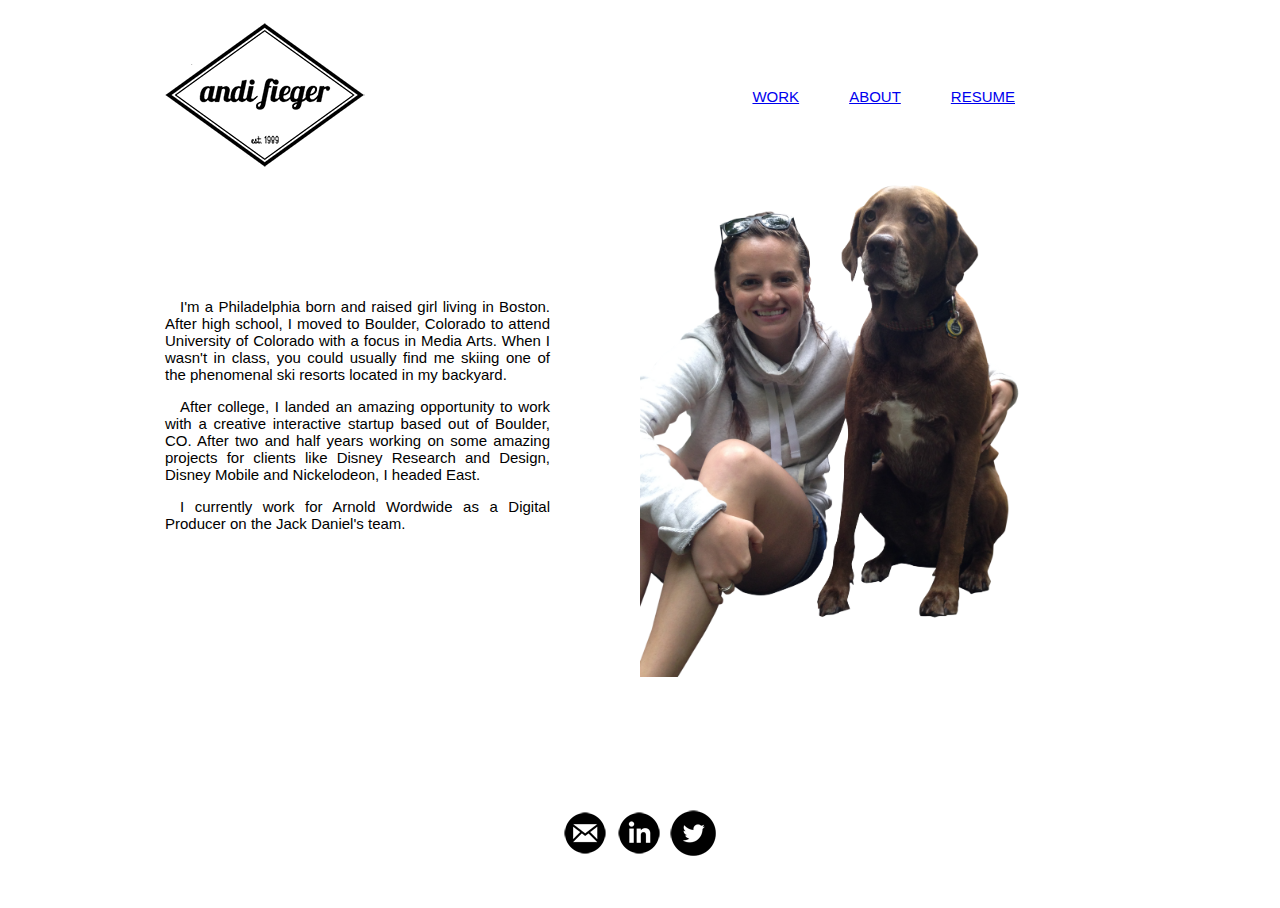
==== about.html @ 90bd8c67 "about_updates" ====
<!DOCTYPE html>
<html>
	<head>
		<title>AndiFieger.com</title>
		
		<link rel="stylesheet" type="text/css" href="./css/main.css"></link>
	</head>

	<body>

<script src= "app.js" type="text/javascript"></script>

<!--BODY -->

		<div class="container">
				<div class="aboutcontent">
							<div class="logo">
							<img src="images/logo.png">
							</div>
					<!-- <div class="container"> -->
							<div class="navbar">
								 <ul class="nav-items">
								     <li><a href="index.html">WORK</a></li>
								     <li><a href="about.html" class="current">ABOUT</a></li>
								     <li><a href="resume.html">RESUME</a></li>
								 </ul>
							</div><!-- .navbar -->


				<div class="column">
				<p><br><br><br><br><br></p>
				<p>I'm a Philadelphia born and raised girl living in Boston. After high school, I moved to Boulder, Colorado to attend University of Colorado with a focus in Media Arts. When I wasn't in class, you could usually find me skiing one of the phenomenal ski resorts located in my backyard.</p>

				<p>After college, I landed an amazing opportunity to work with a creative interactive startup based out of Boulder, CO. After two and half years working on some amazing projects for clients like Disney Research and Design, Disney Mobile and Nickelodeon, I headed East.</p>

				<p>I currently work for Arnold Wordwide as a Digital Producer on the Jack Daniel's team.</p> 
				</div>

				<div class="column">
					<img src="images/andi.png">
				</div>
				</div>



	<footer>
		
		<div>
			
			<div class="footer">
			<div class="share">
			<a href="mailto:andrea.fieger@gmail.com"><img src="images/icons/email.png"></a>
			<a href="https://www.linkedin.com/in/andifieger" target="_blank"><img src="images/icons/linkedin.png"></a>
			<a href="https://twitter.com/andifieger" target="_blank"><img src="images/icons/twitter.png"></a>
			</div>
			</div>
		
		</div>
	
	</footer>
	</body>
</html>
---- css/main.css ----
/*****************************************************************************/
/*
/* Body, Typography
/*
/*****************************************************************************/


* {
	-webkit-box-sizing: border-box;
	-moz-box-sizing: border-box;
	box-sizing: border-box;
}

html, body{
	height: 100%;
}

body {
    background: #ffffff;
    background-attachment: fixed;
    font: 15px arial;
}

/* All purpose container */
.container {
	width: 1080px;
	margin-right: auto;
	margin-left: auto;
	padding-left: 50px;
	padding-right: 50px;
}



h2 {
	color:#5B9BD5; 
}

.column {
	width: 460px;
	margin-right: auto;
	margin-left: auto;
	float: left;
	padding-right: 75px;
	text-align: justify;
	text-indent: 15px;
}

.column img {
max-width: 100%;
max-height: 100%;
}

/*****************************************************************************/
/*
/* Navbar
/*
/*****************************************************************************/

.navbar {
	height: 90px;
	margin-top: 50px;
	margin-bottom: 20px;
	margin-right: 100px;
	/*float:right;*/
/*	margin-left: auto;
	margin-right: auto;*/
}

.nav-items {
	float:right;
	color: black;
}

.nav-items li {
	margin-left: 50px;
	list-style: none;
	float:left;
	color: black;
}

.navbar,.box a{
	color: black;
	text-decoration: none;
}


a:hover{ 
text-decoration:underline; 
}

.navbar a.current{ 
text-decoration:underline; 
}

.logo{
	float: left;
	opacity: 1.0;

}

.logo {
	float: left;

}

/*****************************************************************************/
/*
/* Content Layout
/*
/*****************************************************************************/

.content {
	background-color: white;
	height: 1080px; /* change the height as needed*/
	padding: 15px;
	border-radius: 10px;
	}

.aboutcontent {
	background-color: white;
	height: 800px; /* change the height as needed*/
	padding: 15px;
	border-radius: 10px;
	}

.content-header {
	background-color: #7F9EAD;
	color: white;
	height: 150px;
	width: 100%;
	margin-left: auto;
	margin-right: auto;
	padding: 10px;
	margin-bottom: 20px;
	border-radius: 10px;
}

/*****************************************************************************/
/*
/* Content Body Format
/*
/*****************************************************************************/


.content-body p{
	margin-left: 5px;
	font-size: 10px;
	padding: 5px;
}

.content-body table {
	width: 100%;
}

.box{
   width:250px;
   height:300px;
   background-color: white;
   margin: 20px 20px;
   float: left;
   text-align: center;
}

.box img {
    opacity: 1.0;
    filter: alpha(opacity=40);
}

.box img:hover {
    opacity: 0.5;
    filter: alpha(opacity=100);
}

/*****************************************************************************/
/*
/* Footer
/*
/*****************************************************************************/

.footer {
	color: white;
	margin-left: auto;
    margin-right: auto;
}

.share{
	width: 160px;
	margin-left: auto;
    margin-right: auto;
}
/*****************************************************************************/
/*
/* Breakpoints
/*
/*****************************************************************************/

@media only screen and (min-width: 768px) and (max-width: 959px) {
    
    .container { width: 768px; }
    .content{ width: 755px;}
    .navbar{ margin-right: 200px;}


    .footer { width: 200px; }
}

@media only screen and (min-width: 480px) and (max-width: 767px) {
    
    .container { width: 480px; }
    .content{ width: 480px;}
    .navbar{ margin-right: 250px;}


    .footer { width: 200px; }
}


@media only screen and (max-width: 479px) {
    .container { width: 480px; }
    .content{ width: 480px;}
    .navbar{ margin-right: 150px;}


    .footer { width: 200px; }
}
}

/*****************************************************************************/
/*
/* hamburger
/*
/*****************************************************************************/


#nav-toggle span { position: absolute; left: 50%; top: 50%; }

#nav-toggle span, 
#nav-toggle span:before,
#nav-toggle span:after {
  cursor: pointer;
  border-radius: 1px;
  height: 5px;
  width: 35px;
  background: black;
  position: absolute;
  display: block;
  content: '';
}

#nav-toggle span:before {
  top: -10px;
}
#nav-toggle span:after {
  bottom: -10px; 
}
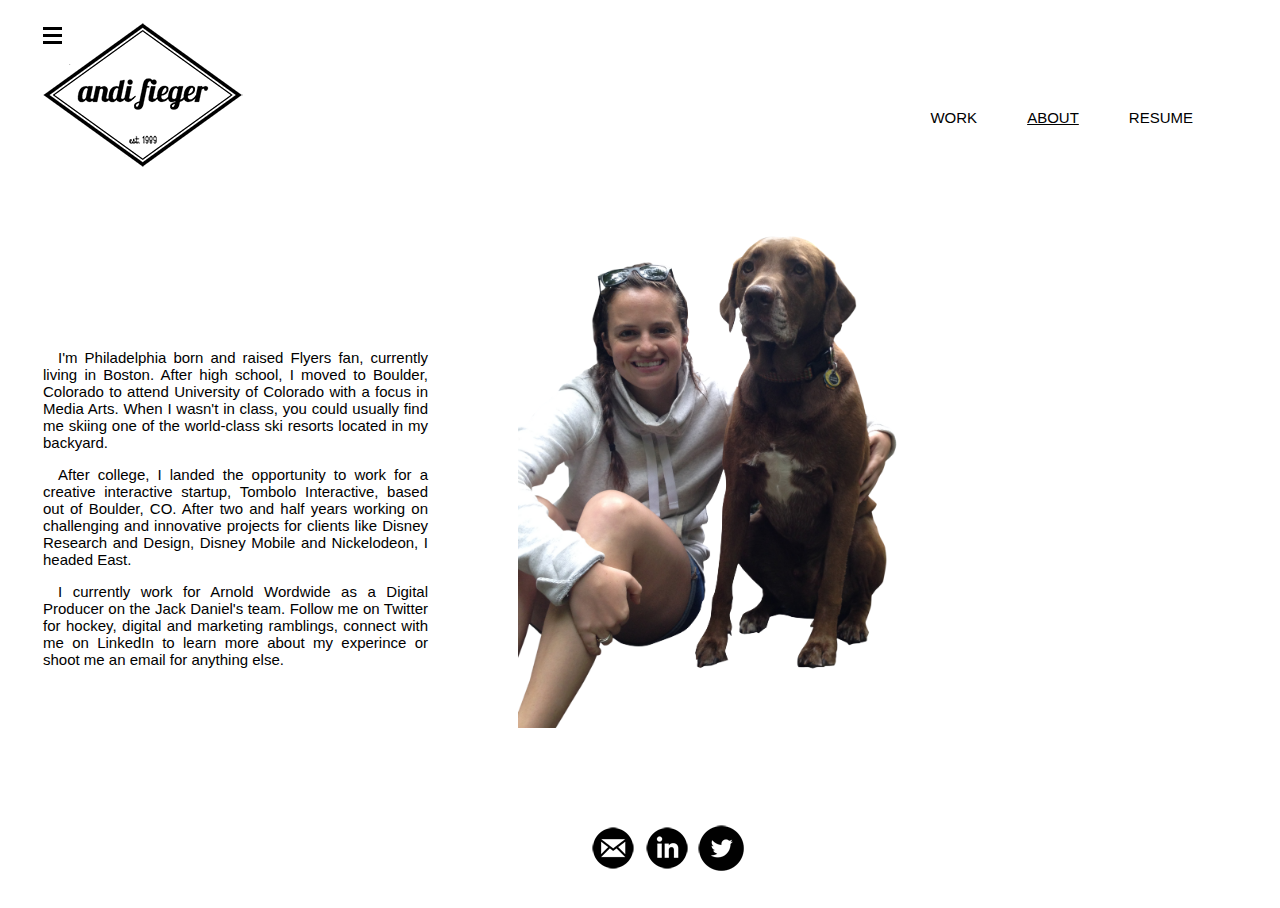
==== commit b8be83b3: "new images 2" ====
--- a/about.html
+++ b/about.html
@@ -1,14 +1,13 @@
 <!DOCTYPE html>
 <html>
-	<head>
-		<title>AndiFieger.com</title>
-		
-		<link rel="stylesheet" type="text/css" href="./css/main.css"></link>
-	</head>
+		<link rel="shortcut icon" type="image/ico" href="favicon.ico" />
+			<head>
+				<title>AndiFieger.com</title>
+				
+				<link rel="stylesheet" type="text/css" href="./css/main.css"></link>
+			</head>
 
-	<body>
-
-<script src= "app.js" type="text/javascript"></script>
+		<body>
 
 <!--BODY -->
 
@@ -17,6 +16,24 @@
 							<div class="logo">
 							<img src="images/logo.png">
 							</div>
+
+
+								<div class="mobile-nav">
+								     <div class="menu-btn" id="menu-btn">
+									<div></div>
+									<span></span>
+									<span></span>
+									<span></span>
+     							</div>
+ 
+     <div class="responsive-menu">
+        <ul>
+           <li>1. Object</li>
+           <li>2. Object</li>
+        </ul>
+     </div>
+</div>
+
 					<!-- <div class="container"> -->
 							<div class="navbar">
 								 <ul class="nav-items">
@@ -28,12 +45,12 @@
 
 
 				<div class="column">
-				<p><br><br><br><br><br></p>
-				<p>I'm a Philadelphia born and raised girl living in Boston. After high school, I moved to Boulder, Colorado to attend University of Colorado with a focus in Media Arts. When I wasn't in class, you could usually find me skiing one of the phenomenal ski resorts located in my backyard.</p>
+					<p><br><br><br><br><br></p>
+					<p>I'm Philadelphia born and raised Flyers fan, currently living in Boston. After high school, I moved to Boulder, Colorado to attend University of Colorado with a focus in Media Arts. When I wasn't in class, you could usually find me skiing one of the world-class ski resorts located in my backyard.</p>
 
-				<p>After college, I landed an amazing opportunity to work with a creative interactive startup based out of Boulder, CO. After two and half years working on some amazing projects for clients like Disney Research and Design, Disney Mobile and Nickelodeon, I headed East.</p>
+					<p>After college, I landed the opportunity to work for a creative interactive startup, Tombolo Interactive, based out of Boulder, CO. After two and half years working on challenging and innovative projects for clients like Disney Research and Design, Disney Mobile and Nickelodeon, I headed East.</p>
 
-				<p>I currently work for Arnold Wordwide as a Digital Producer on the Jack Daniel's team.</p> 
+					<p>I currently work for Arnold Wordwide as a Digital Producer on the Jack Daniel's team. Follow me on Twitter for hockey, digital and marketing ramblings, connect with me on LinkedIn to learn more about my experince or shoot me an email for anything else.</p> 
 				</div>
 
 				<div class="column">
@@ -48,15 +65,17 @@
 		<div>
 			
 			<div class="footer">
-			<div class="share">
-			<a href="mailto:andrea.fieger@gmail.com"><img src="images/icons/email.png"></a>
-			<a href="https://www.linkedin.com/in/andifieger" target="_blank"><img src="images/icons/linkedin.png"></a>
-			<a href="https://twitter.com/andifieger" target="_blank"><img src="images/icons/twitter.png"></a>
-			</div>
+				<div class="share">
+					<a href="mailto:andrea.fieger@gmail.com"><img src="images/icons/email.png"></a>
+					<a href="https://www.linkedin.com/in/andifieger" target="_blank"><img src="images/icons/linkedin.png"></a>
+					<a href="https://twitter.com/andifieger" target="_blank"><img src="images/icons/twitter.png"></a>
+				</div>
 			</div>
 		
 		</div>
 	
 	</footer>
+
+	<script type="text/javascript" src= "js/app.js"></script>
 	</body>
 </html>--- a/css/main.css
+++ b/css/main.css
@@ -23,11 +23,11 @@
 
 /* All purpose container */
 .container {
-	width: 1080px;
+	width: 1320px;
 	margin-right: auto;
 	margin-left: auto;
-	padding-left: 50px;
-	padding-right: 50px;
+	padding-left: 20px;
+	padding-right: 20px;
 }
 
 
@@ -47,8 +47,8 @@
 }
 
 .column img {
-max-width: 100%;
-max-height: 100%;
+	max-width: 100%;
+	max-height: 100%;
 }
 
 /*****************************************************************************/
@@ -60,11 +60,8 @@
 .navbar {
 	height: 90px;
 	margin-top: 50px;
-	margin-bottom: 20px;
+	margin-bottom: 50px;
 	margin-right: 100px;
-	/*float:right;*/
-/*	margin-left: auto;
-	margin-right: auto;*/
 }
 
 .nav-items {
@@ -79,7 +76,8 @@
 	color: black;
 }
 
-.navbar,.box a{
+
+a{
 	color: black;
 	text-decoration: none;
 }
@@ -99,10 +97,6 @@
 
 }
 
-.logo {
-	float: left;
-
-}
 
 /*****************************************************************************/
 /*
@@ -154,17 +148,21 @@
 }
 
 .box{
-   width:250px;
-   height:300px;
+   width:350px;
    background-color: white;
-   margin: 20px 20px;
+   margin-right: 40px;
+   margin-left: 5px;
    float: left;
    text-align: center;
+   max-width:100%;
+   max-height:100%;
 }
 
 .box img {
     opacity: 1.0;
     filter: alpha(opacity=40);
+    max-width:100%;
+	max-height:100%;
 }
 
 .box img:hover {
@@ -172,6 +170,26 @@
     filter: alpha(opacity=100);
 }
 
+.share img {
+    opacity: 1.0;
+    filter: alpha(opacity=40);
+}
+
+.share img:hover {
+    opacity: 0.5;
+    filter: alpha(opacity=100);
+}
+/*****************************************************************************/
+/*
+/* Resume
+/*
+/*****************************************************************************/
+
+.tablesmall{
+	width: 125px;
+	vertical-align: top;
+}
+
 /*****************************************************************************/
 /*
 /* Footer
@@ -188,6 +206,7 @@
 	width: 160px;
 	margin-left: auto;
     margin-right: auto;
+    padding-top: 15px;
 }
 /*****************************************************************************/
 /*
@@ -198,7 +217,7 @@
 @media only screen and (min-width: 768px) and (max-width: 959px) {
     
     .container { width: 768px; }
-    .content{ width: 755px;}
+    .content{ width: 820px;}
     .navbar{ margin-right: 200px;}
 
 
@@ -233,24 +252,32 @@
 /*****************************************************************************/
 
 
-#nav-toggle span { position: absolute; left: 50%; top: 50%; }
-
-#nav-toggle span, 
-#nav-toggle span:before,
-#nav-toggle span:after {
-  cursor: pointer;
-  border-radius: 1px;
-  height: 5px;
-  width: 35px;
-  background: black;
-  position: absolute;
-  display: block;
-  content: '';
-}
-
-#nav-toggle span:before {
-  top: -10px;
-}
-#nav-toggle span:after {
-  bottom: -10px; 
-}
+.menu-btn div {
+	position: absolute;
+	left: 100%;
+	top: 64%;
+	padding-right: 8px;
+	margin-top: -0.50em;
+	line-height: 1.2;
+	font-size: 18px;
+	font-weight: 200;
+	vertical-align: middle;
+	z-index: 99;
+}
+ 
+.menu-btn span {
+	display: block;
+	width: 19px;
+	height: 3px;
+	margin: 4px 0;
+	background: black;
+	z-index: 99;
+}
+ 
+.responsive-menu{
+	display: none;
+}
+ 
+.expand {
+	display: block !important; 
+}
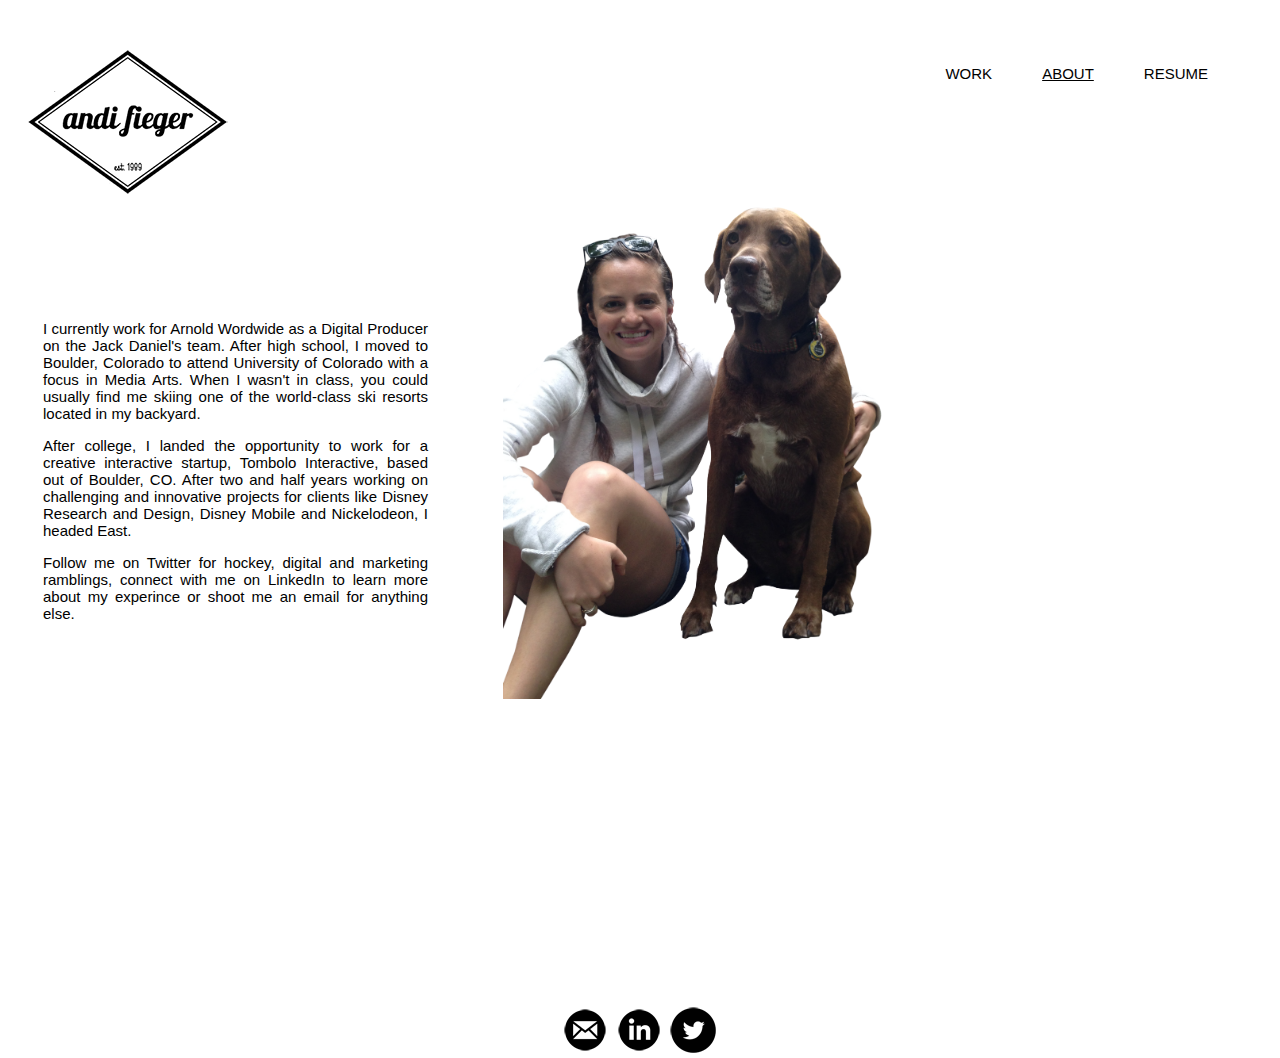
==== commit 370d374b: "with images" ====
--- a/about.html
+++ b/about.html
@@ -10,16 +10,8 @@
 		<body>
 
 <!--BODY -->
-
-		<div class="container">
-				<div class="aboutcontent">
-							<div class="logo">
-							<img src="images/logo.png">
-							</div>
-
-
-								<div class="mobile-nav">
-								     <div class="menu-btn" id="menu-btn">
+<div class="mobile-nav">
+								    <div class="menu-btn" id="menu-btn">
 									<div></div>
 									<span></span>
 									<span></span>
@@ -32,7 +24,11 @@
            <li>2. Object</li>
         </ul>
      </div>
-</div>
+
+		<div class="container">
+							<div class="logo">
+							<a href="index.html"><img src="images/logo.png"></a>	
+							</div>
 
 					<!-- <div class="container"> -->
 							<div class="navbar">
@@ -43,19 +39,21 @@
 								 </ul>
 							</div><!-- .navbar -->
 
-
+			<div class="aboutcontent">
 				<div class="column">
 					<p><br><br><br><br><br></p>
-					<p>I'm Philadelphia born and raised Flyers fan, currently living in Boston. After high school, I moved to Boulder, Colorado to attend University of Colorado with a focus in Media Arts. When I wasn't in class, you could usually find me skiing one of the world-class ski resorts located in my backyard.</p>
+					<p>I currently work for Arnold Wordwide as a Digital Producer on the Jack Daniel's team. After high school, I moved to Boulder, Colorado to attend University of Colorado with a focus in Media Arts. When I wasn't in class, you could usually find me skiing one of the world-class ski resorts located in my backyard.</p>
 
 					<p>After college, I landed the opportunity to work for a creative interactive startup, Tombolo Interactive, based out of Boulder, CO. After two and half years working on challenging and innovative projects for clients like Disney Research and Design, Disney Mobile and Nickelodeon, I headed East.</p>
 
-					<p>I currently work for Arnold Wordwide as a Digital Producer on the Jack Daniel's team. Follow me on Twitter for hockey, digital and marketing ramblings, connect with me on LinkedIn to learn more about my experince or shoot me an email for anything else.</p> 
+					<p>Follow me on Twitter for hockey, digital and marketing ramblings, connect with me on LinkedIn to learn more about my experince or shoot me an email for anything else.</p> 
 				</div>
 
 				<div class="column">
 					<img src="images/andi.png">
 				</div>
+				</div>
+
 				</div>
 
 
@@ -75,7 +73,8 @@
 		</div>
 	
 	</footer>
-
-	<script type="text/javascript" src= "js/app.js"></script>
+		<script type="text/javascript" src="bower_components/jquery/dist/jquery.js"></script>
+		<script type="text/javascript" src="bower_components/bootstrap/dist/js/bootstrap.js"></script>
+		<script type="text/javascript" src= "js/app.js"></script>
 	</body>
 </html>--- a/css/main.css
+++ b/css/main.css
@@ -36,6 +36,11 @@
 	color:#5B9BD5; 
 }
 
+.about{
+	width: 1070px;
+	margin-left: auto;
+	margin-right: auto;
+}
 .column {
 	width: 460px;
 	margin-right: auto;
@@ -43,7 +48,6 @@
 	float: left;
 	padding-right: 75px;
 	text-align: justify;
-	text-indent: 15px;
 }
 
 .column img {
@@ -106,7 +110,7 @@
 
 .content {
 	background-color: white;
-	height: 1080px; /* change the height as needed*/
+	height: 1000px; /* change the height as needed*/
 	padding: 15px;
 	border-radius: 10px;
 	}
@@ -116,6 +120,8 @@
 	height: 800px; /* change the height as needed*/
 	padding: 15px;
 	border-radius: 10px;
+	margin-left: auto;
+	margin-right: auto;
 	}
 
 .content-header {
@@ -150,8 +156,9 @@
 .box{
    width:350px;
    background-color: white;
-   margin-right: 40px;
+   margin-right: 60px;
    margin-left: 5px;
+   margin-bottom: 30px;
    float: left;
    text-align: center;
    max-width:100%;
@@ -185,11 +192,29 @@
 /*
 /*****************************************************************************/
 
+
+table {
+	margin-left: auto;
+	margin-right: auto;
+	padding: 0px;
+	border: 0px;
+}
+h2 {
+	width:400px;
+	margin-left: auto;
+	margin-right: auto;
+}
+
 .tablesmall{
 	width: 125px;
 	vertical-align: top;
 }
 
+.tablebig{
+	width: 668px;
+	vertical-align: top;
+}
+
 /*****************************************************************************/
 /*
 /* Footer
@@ -208,42 +233,6 @@
     margin-right: auto;
     padding-top: 15px;
 }
-/*****************************************************************************/
-/*
-/* Breakpoints
-/*
-/*****************************************************************************/
-
-@media only screen and (min-width: 768px) and (max-width: 959px) {
-    
-    .container { width: 768px; }
-    .content{ width: 820px;}
-    .navbar{ margin-right: 200px;}
-
-
-    .footer { width: 200px; }
-}
-
-@media only screen and (min-width: 480px) and (max-width: 767px) {
-    
-    .container { width: 480px; }
-    .content{ width: 480px;}
-    .navbar{ margin-right: 250px;}
-
-
-    .footer { width: 200px; }
-}
-
-
-@media only screen and (max-width: 479px) {
-    .container { width: 480px; }
-    .content{ width: 480px;}
-    .navbar{ margin-right: 150px;}
-
-
-    .footer { width: 200px; }
-}
-}
 
 /*****************************************************************************/
 /*
@@ -254,7 +243,7 @@
 
 .menu-btn div {
 	position: absolute;
-	left: 100%;
+	right: 100%;
 	top: 64%;
 	padding-right: 8px;
 	margin-top: -0.50em;
@@ -264,6 +253,10 @@
 	vertical-align: middle;
 	z-index: 99;
 }
+
+.menu-btn{
+	float:right;
+}
  
 .menu-btn span {
 	display: block;
@@ -276,8 +269,51 @@
  
 .responsive-menu{
 	display: none;
+	float: right;
+
 }
  
 .expand {
 	display: block !important; 
 }
+
+/*****************************************************************************/
+/*
+/* Breakpoints
+/*
+/*****************************************************************************/
+
+@media only screen and (min-width: 960px) {
+	.menu-btn {display: none;}
+}
+
+
+@media only screen and (min-width: 768px) and (max-width: 959px) {
+    
+    .container { width: 768px; }
+    .content{ width: 860px;}
+    .navbar{ margin-right: 200px;}
+    .footer { width: 200px; }
+    .nav-items {display: none;}
+
+	
+}
+
+@media only screen and (min-width: 480px) and (max-width: 767px) {
+    
+    .container { width: 480px; }
+    .content{ width: 480px;}
+    .navbar{ margin-right: 250px;}
+    .nav-items {display: none;}
+    .footer { width: 200px; }
+}
+
+/*phone*/
+@media only screen and (max-width: 479px) {
+    .container { width: 480px; }
+    .content{ width: 480px;}
+    .navbar{ margin-right: 150px;}
+    .nav-items {display: none;}
+    .footer { width: 200px; }
+}
+}
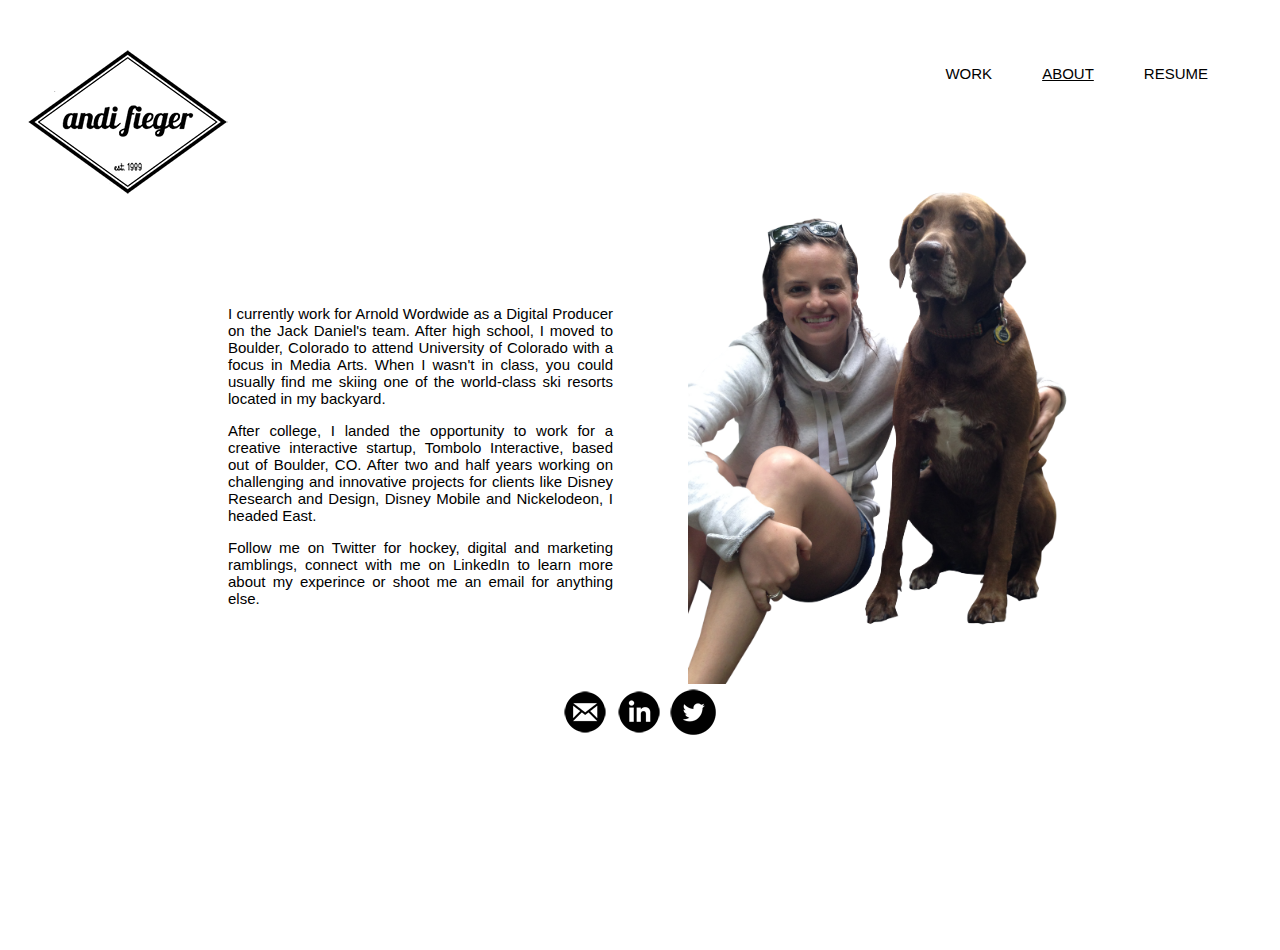
==== commit 57bd6708: "minnie new size" ====
--- a/about.html
+++ b/about.html
@@ -20,8 +20,8 @@
  
      <div class="responsive-menu">
         <ul>
-           <li>1. Object</li>
-           <li>2. Object</li>
+           <li><a href ="index.html">WORK</a></li>
+           <li><a href ="resume.html">RESUME</a></li>
         </ul>
      </div>
 
@@ -40,6 +40,7 @@
 							</div><!-- .navbar -->
 
 			<div class="aboutcontent">
+				
 				<div class="column">
 					<p><br><br><br><br><br></p>
 					<p>I currently work for Arnold Wordwide as a Digital Producer on the Jack Daniel's team. After high school, I moved to Boulder, Colorado to attend University of Colorado with a focus in Media Arts. When I wasn't in class, you could usually find me skiing one of the world-class ski resorts located in my backyard.</p>
@@ -52,8 +53,8 @@
 				<div class="column">
 					<img src="images/andi.png">
 				</div>
+				
 				</div>
-
 				</div>
 
 
--- a/css/main.css
+++ b/css/main.css
@@ -21,6 +21,10 @@
     font: 15px arial;
 }
 
+h2 {
+	color:#5B9BD5; 
+}
+
 /* All purpose container */
 .container {
 	width: 1320px;
@@ -30,14 +34,8 @@
 	padding-right: 20px;
 }
 
-
-
-h2 {
-	color:#5B9BD5; 
-}
-
-.about{
-	width: 1070px;
+.aboutcontent{
+	width: 1000px;
 	margin-left: auto;
 	margin-right: auto;
 }
@@ -80,7 +78,6 @@
 	color: black;
 }
 
-
 a{
 	color: black;
 	text-decoration: none;
@@ -110,19 +107,11 @@
 
 .content {
 	background-color: white;
-	height: 1000px; /* change the height as needed*/
+	/*height: 1000px;  change the height as needed*/
 	padding: 15px;
 	border-radius: 10px;
 	}
 
-.aboutcontent {
-	background-color: white;
-	height: 800px; /* change the height as needed*/
-	padding: 15px;
-	border-radius: 10px;
-	margin-left: auto;
-	margin-right: auto;
-	}
 
 .content-header {
 	background-color: #7F9EAD;
@@ -265,12 +254,19 @@
 	margin: 4px 0;
 	background: black;
 	z-index: 99;
+	padding-right: 20px;
 }
  
 .responsive-menu{
+	padding-top: 8px;
 	display: none;
 	float: right;
-
+	text-align: right;
+
+}
+
+.responsive-menu li{
+	list-style: none;
 }
  
 .expand {
@@ -285,6 +281,7 @@
 
 @media only screen and (min-width: 960px) {
 	.menu-btn {display: none;}
+	.responsive-menu li {display: none;}
 }
 
 
@@ -296,6 +293,8 @@
     .footer { width: 200px; }
     .nav-items {display: none;}
 
+    
+
 	
 }
 
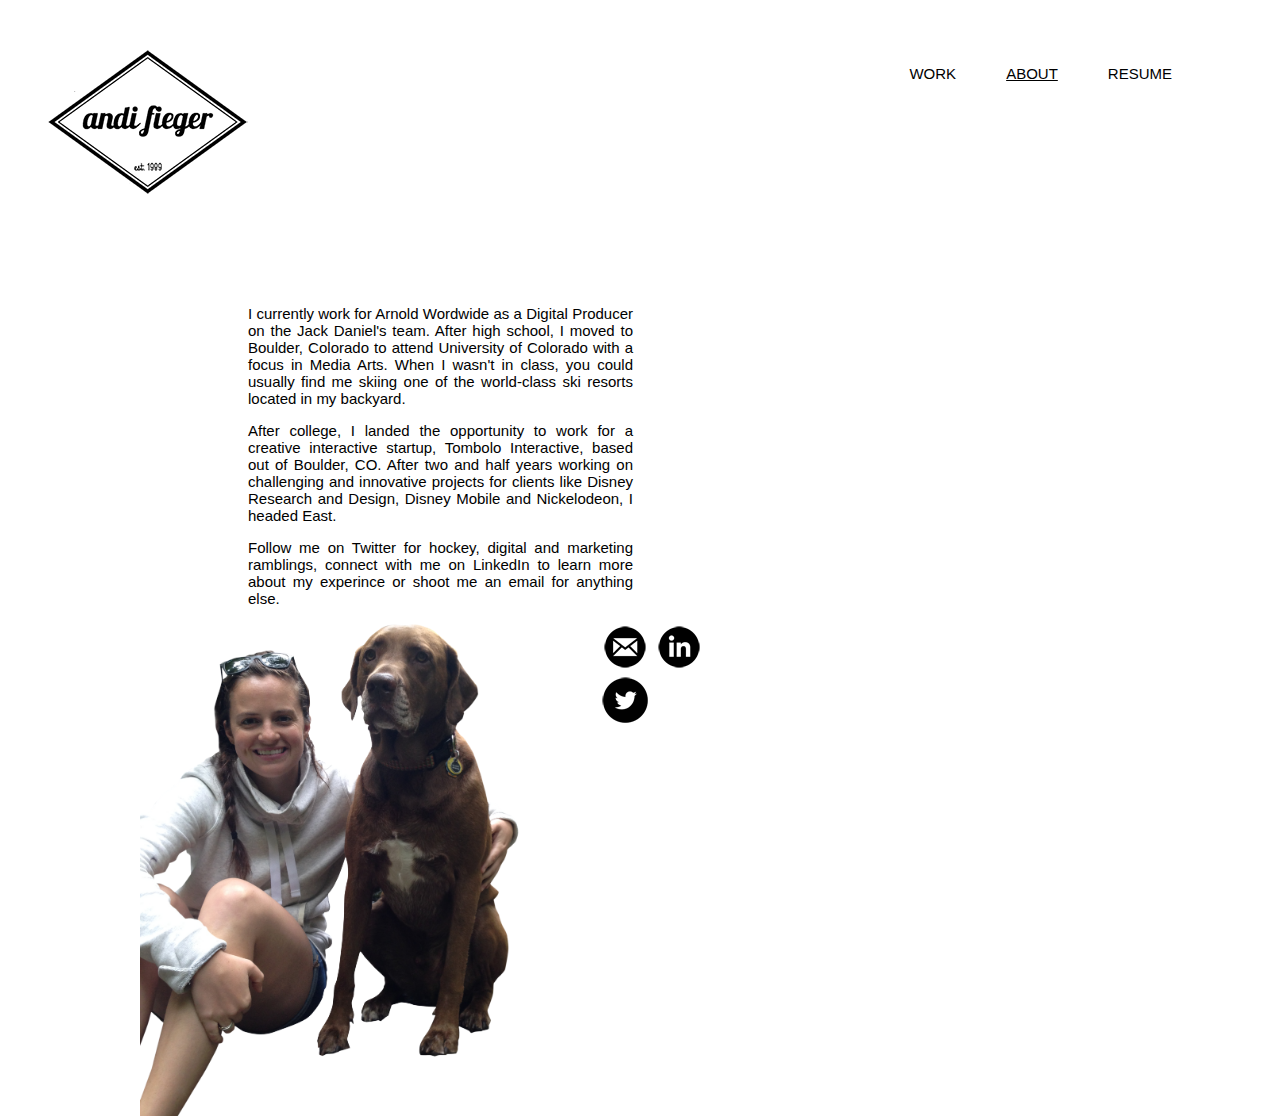
==== commit b1d096e6: "for Matt" ====
--- a/about.html
+++ b/about.html
@@ -7,16 +7,15 @@
 				<link rel="stylesheet" type="text/css" href="./css/main.css"></link>
 			</head>
 
-		<body>
+			   <body>
 
-<!--BODY -->
-<div class="mobile-nav">
-								    <div class="menu-btn" id="menu-btn">
-									<div></div>
-									<span></span>
-									<span></span>
-									<span></span>
-     							</div>
+        <div class="mobile-nav">
+                                    <div class="menu-btn" id="menu-btn">
+                                    <div></div>
+                                    <span></span>
+                                    <span></span>
+                                    <span></span>
+                                </div>
  
      <div class="responsive-menu">
         <ul>
@@ -25,19 +24,18 @@
         </ul>
      </div>
 
-		<div class="container">
-							<div class="logo">
-							<a href="index.html"><img src="images/logo.png"></a>	
-							</div>
+<div class="logo">
+                            <a href="index.html"><img src="images/logo.png"></a>    
+                    </div>
+            <!-- <div class="container"> -->
+                    <div class="navbar">
+                         <ul class="nav-items">
+                             <li><a href="index.html">WORK</a></li>
+                             <li><a href="about.html" class="current">ABOUT</a></li>
+                             <li><a href="resume.html">RESUME</a></li>
+                         </ul>
+                    </div><!-- .navbar -->
 
-					<!-- <div class="container"> -->
-							<div class="navbar">
-								 <ul class="nav-items">
-								     <li><a href="index.html">WORK</a></li>
-								     <li><a href="about.html" class="current">ABOUT</a></li>
-								     <li><a href="resume.html">RESUME</a></li>
-								 </ul>
-							</div><!-- .navbar -->
 
 			<div class="aboutcontent">
 				
--- a/css/main.css
+++ b/css/main.css
@@ -32,6 +32,23 @@
 	margin-left: auto;
 	padding-left: 20px;
 	padding-right: 20px;
+}
+
+
+.imagecontainer {
+       margin-right: auto;
+	   margin-left: auto;
+       padding-right: 30px;
+       float:left;
+       padding-bottom: 20px;
+                      }
+
+.textcontainer{
+		width: 300px;
+		margin-top: 25px;
+		margin-right: 20px;
+		margin-left: 80px;
+		float:left;
 }
 
 .aboutcontent{
@@ -95,6 +112,7 @@
 .logo{
 	float: left;
 	opacity: 1.0;
+	margin-left: 40px;
 
 }
 
@@ -147,7 +165,8 @@
    background-color: white;
    margin-right: 60px;
    margin-left: 5px;
-   margin-bottom: 30px;
+   margin-bottom: 20px;
+   margin-top: 20px;
    float: left;
    text-align: center;
    max-width:100%;
@@ -221,11 +240,12 @@
 	margin-left: auto;
     margin-right: auto;
     padding-top: 15px;
-}
-
-/*****************************************************************************/
-/*
-/* hamburger
+    padding-bottom: 15px;
+}
+
+/*****************************************************************************/
+/*
+/* Hamburger
 /*
 /*****************************************************************************/
 
@@ -245,6 +265,8 @@
 
 .menu-btn{
 	float:right;
+	padding-right: 20px;
+	padding-top: 15px;
 }
  
 .menu-btn span {
@@ -258,7 +280,7 @@
 }
  
 .responsive-menu{
-	padding-top: 8px;
+	padding-top: 38px;
 	display: none;
 	float: right;
 	text-align: right;
@@ -267,6 +289,7 @@
 
 .responsive-menu li{
 	list-style: none;
+	padding-top: 5px;
 }
  
 .expand {
@@ -285,18 +308,21 @@
 }
 
 
-@media only screen and (min-width: 768px) and (max-width: 959px) {
+@media only screen and (min-width: 768px) and (max-width: 1050px) {
     
     .container { width: 768px; }
     .content{ width: 860px;}
     .navbar{ margin-right: 200px;}
     .footer { width: 200px; }
     .nav-items {display: none;}
-
-    
-
 	
 }
+
+
+@media (min-width: 768px) {
+      .imagecontainer {
+        max-width: 730px;}
+                      }
 
 @media only screen and (min-width: 480px) and (max-width: 767px) {
     
@@ -316,3 +342,9 @@
     .footer { width: 200px; }
 }
 }
+
+@media (min-width: 768px) {
+    .container {
+      max-width: 730px;
+    }
+  }
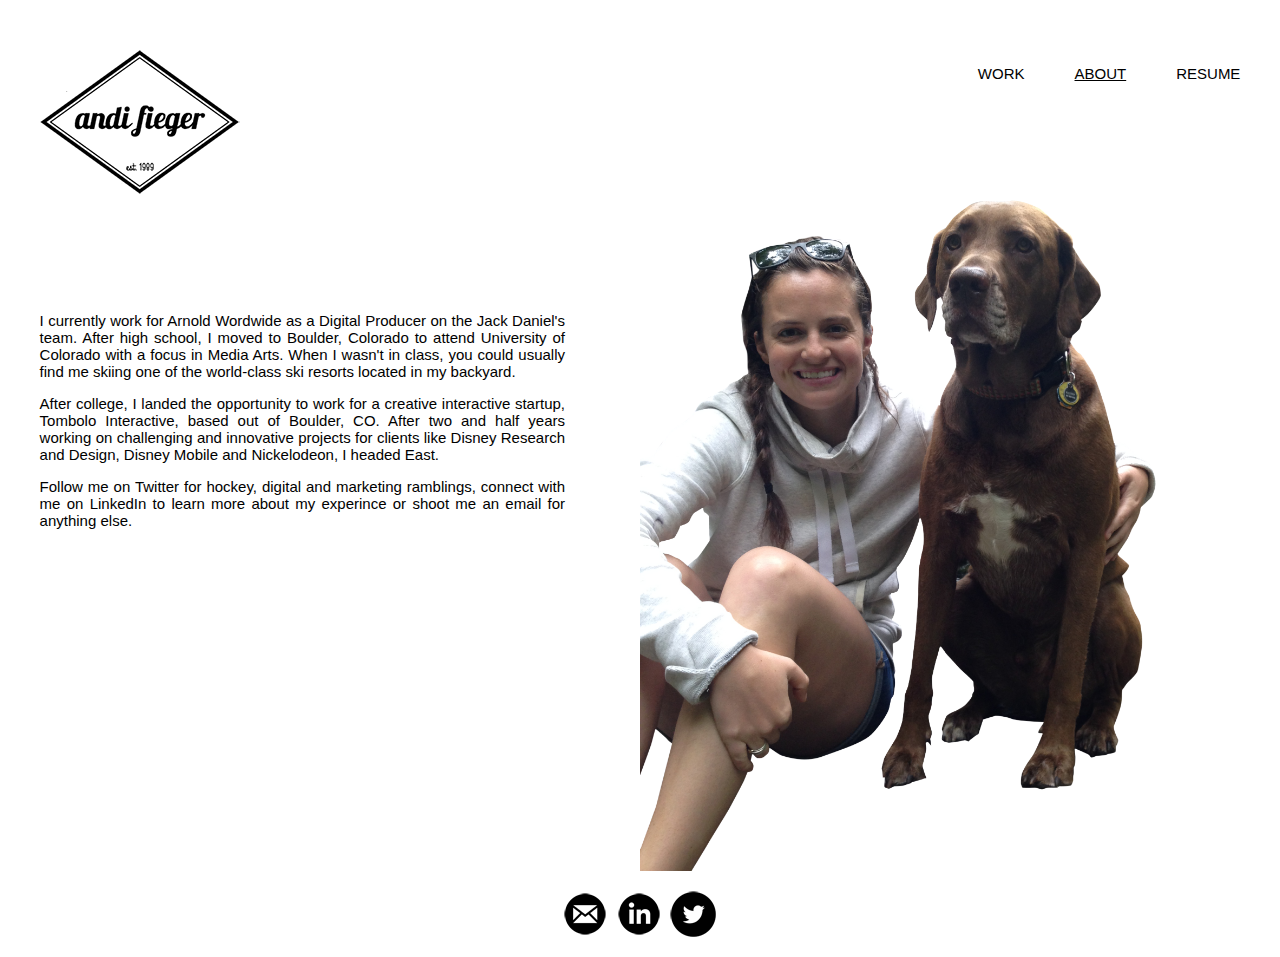
==== commit 48782522: "detail page update" ====
--- a/about.html
+++ b/about.html
@@ -7,8 +7,8 @@
 				<link rel="stylesheet" type="text/css" href="./css/main.css"></link>
 			</head>
 
-			   <body>
-
+<body>
+<div class="page-container">
         <div class="mobile-nav">
                                     <div class="menu-btn" id="menu-btn">
                                     <div></div>
@@ -36,7 +36,7 @@
                          </ul>
                     </div><!-- .navbar -->
 
-
+<div class="clear"></div>
 			<div class="aboutcontent">
 				
 				<div class="column">
@@ -56,7 +56,7 @@
 				</div>
 
 
-
+ 	<div class="clear"></div>
 	<footer>
 		
 		<div>
@@ -68,12 +68,13 @@
 					<a href="https://twitter.com/andifieger" target="_blank"><img src="images/icons/twitter.png"></a>
 				</div>
 			</div>
-		
+		</div>
 		</div>
 	
 	</footer>
 		<script type="text/javascript" src="bower_components/jquery/dist/jquery.js"></script>
 		<script type="text/javascript" src="bower_components/bootstrap/dist/js/bootstrap.js"></script>
 		<script type="text/javascript" src= "js/app.js"></script>
+	</div>
 	</body>
 </html>--- a/css/main.css
+++ b/css/main.css
@@ -25,13 +25,16 @@
 	color:#5B9BD5; 
 }
 
+.page-container {
+	max-width: 1320px;
+	width: 95%;
+	margin: 0 auto;
+}
+
 /* All purpose container */
 .container {
-	width: 1320px;
-	margin-right: auto;
-	margin-left: auto;
-	padding-left: 20px;
-	padding-right: 20px;
+	margin-right: auto;
+	margin-left: auto;
 }
 
 
@@ -46,18 +49,18 @@
 .textcontainer{
 		width: 300px;
 		margin-top: 25px;
-		margin-right: 20px;
-		margin-left: 80px;
 		float:left;
+		margin-left: 20px;
+		margin-right: 80px;
 }
 
 .aboutcontent{
-	width: 1000px;
+	width: 100%;
 	margin-left: auto;
 	margin-right: auto;
 }
 .column {
-	width: 460px;
+	width: 50%;
 	margin-right: auto;
 	margin-left: auto;
 	float: left;
@@ -70,6 +73,10 @@
 	max-height: 100%;
 }
 
+.clear {
+	clear: both;
+}
+
 /*****************************************************************************/
 /*
 /* Navbar
@@ -77,10 +84,8 @@
 /*****************************************************************************/
 
 .navbar {
-	height: 90px;
 	margin-top: 50px;
 	margin-bottom: 50px;
-	margin-right: 100px;
 }
 
 .nav-items {
@@ -112,8 +117,6 @@
 .logo{
 	float: left;
 	opacity: 1.0;
-	margin-left: 40px;
-
 }
 
 
@@ -126,8 +129,8 @@
 .content {
 	background-color: white;
 	/*height: 1000px;  change the height as needed*/
-	padding: 15px;
 	border-radius: 10px;
+	text-align: center;
 	}
 
 
@@ -163,14 +166,11 @@
 .box{
    width:350px;
    background-color: white;
-   margin-right: 60px;
-   margin-left: 5px;
-   margin-bottom: 20px;
-   margin-top: 20px;
-   float: left;
+   margin: 0 30px 20px 30px;
    text-align: center;
    max-width:100%;
-   max-height:100%;
+   min-height:365px;
+   display: inline-block;
 }
 
 .box img {
@@ -185,6 +185,11 @@
     filter: alpha(opacity=100);
 }
 
+.box a {
+	min-height: 365px;
+	display: block;
+}
+
 .share img {
     opacity: 1.0;
     filter: alpha(opacity=40);
@@ -221,6 +226,10 @@
 .tablebig{
 	width: 668px;
 	vertical-align: top;
+}
+
+.resume{
+	text-align: left;
 }
 
 /*****************************************************************************/
@@ -261,12 +270,14 @@
 	font-weight: 200;
 	vertical-align: middle;
 	z-index: 99;
+
 }
 
 .menu-btn{
 	float:right;
 	padding-right: 20px;
 	padding-top: 15px;
+	cursor: pointer;
 }
  
 .menu-btn span {
@@ -302,7 +313,7 @@
 /*
 /*****************************************************************************/
 
-@media only screen and (min-width: 960px) {
+@media only screen and (min-width: 1050px) {
 	.menu-btn {display: none;}
 	.responsive-menu li {display: none;}
 }
@@ -310,11 +321,11 @@
 
 @media only screen and (min-width: 768px) and (max-width: 1050px) {
     
-    .container { width: 768px; }
-    .content{ width: 860px;}
     .navbar{ margin-right: 200px;}
     .footer { width: 200px; }
     .nav-items {display: none;}
+    .textcontainer {width: 95%;}
+    .imagecontainer {width: 100%;}
 	
 }
 
@@ -326,25 +337,31 @@
 
 @media only screen and (min-width: 480px) and (max-width: 767px) {
     
-    .container { width: 480px; }
-    .content{ width: 480px;}
     .navbar{ margin-right: 250px;}
     .nav-items {display: none;}
     .footer { width: 200px; }
+     .textcontainer {width: 95%;}
+    .imagecontainer {width: 100%;}
+    .column { 
+    	width: 95%;
+    	float: none;
+    }
 }
 
 /*phone*/
 @media only screen and (max-width: 479px) {
-    .container { width: 480px; }
-    .content{ width: 480px;}
+
     .navbar{ margin-right: 150px;}
     .nav-items {display: none;}
     .footer { width: 200px; }
-}
+       .textcontainer {width: 95%;}
+    .imagecontainer {width: 100%;}
+    .column {
+    	width: 100%;
+    	padding-right: 0;
+    }
 }
 
 @media (min-width: 768px) {
-    .container {
-      max-width: 730px;
-    }
+
   }
